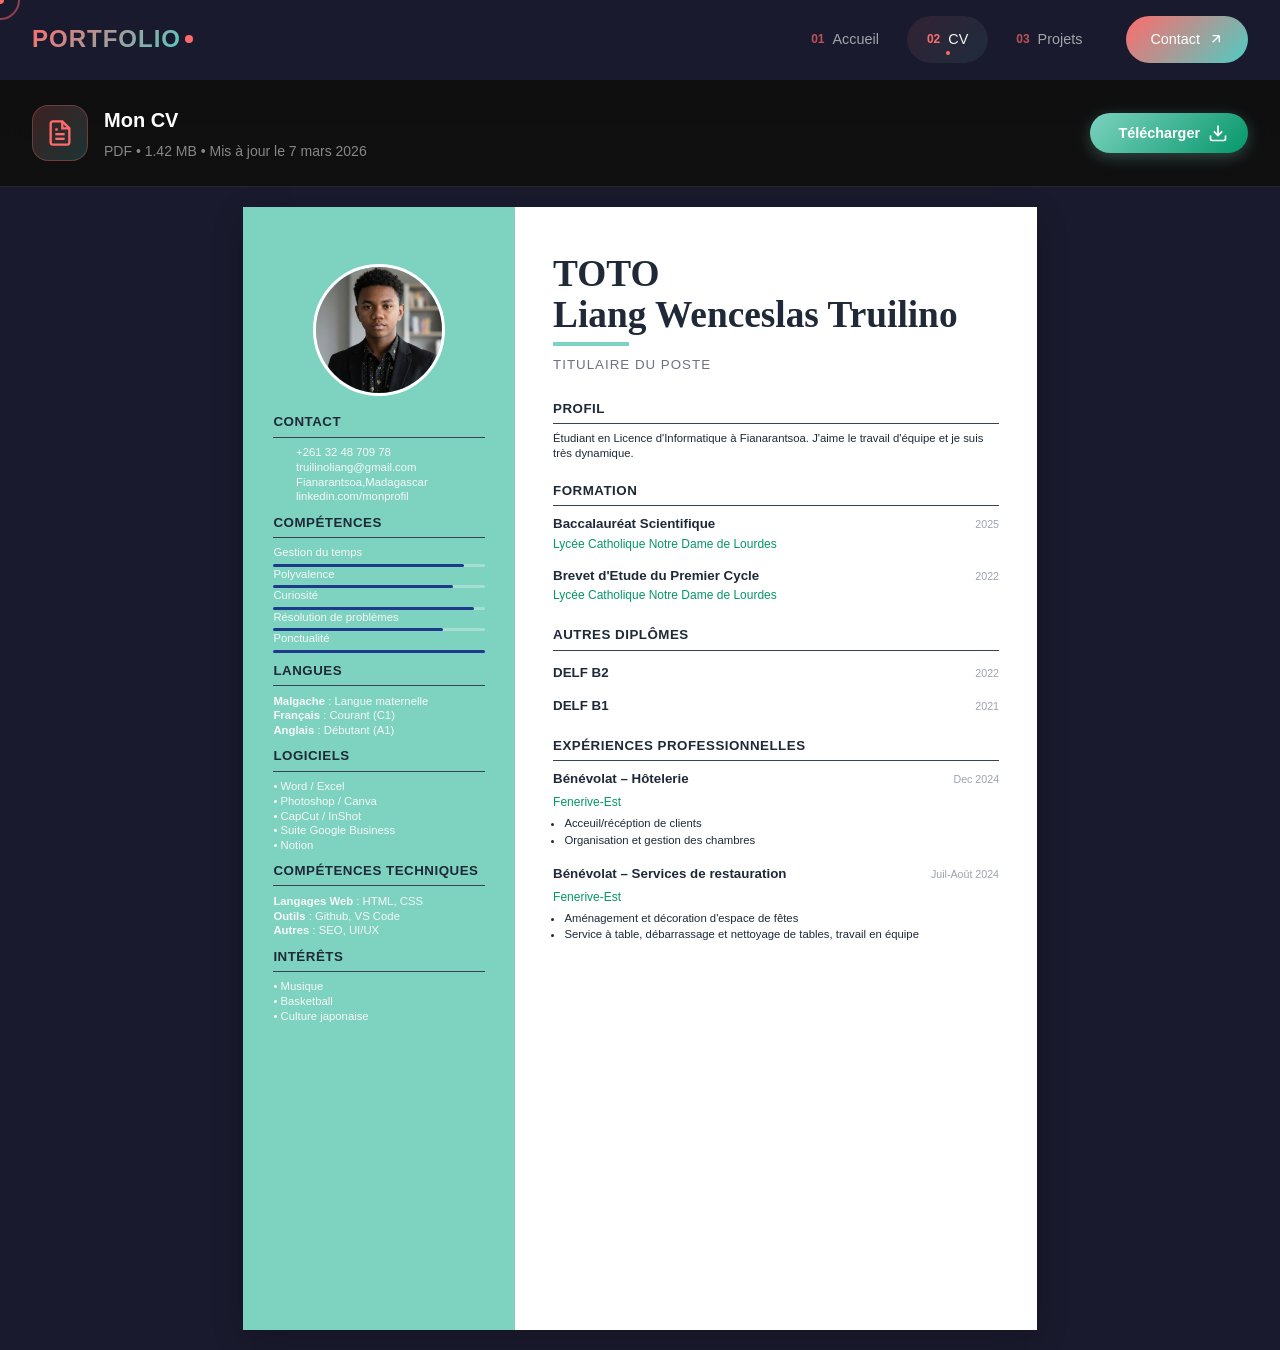
==== index2.html @ 1b90a462 "Add files via upload" ====
<!DOCTYPE html>
<html lang="en">
<head>
    <meta charset="UTF-8">
    <meta name="viewport" content="width=device-width, initial-scale=1.0">
    <title>Curiculum Vitae</title>
    <link rel="stylesheet" href="./css/styles2.css">
    <link rel="stylesheet" href="./css/navigation.css">
    <link rel="stylesheet" href="./css/download-cv.css">
    <link rel="shortcut icon" href="./images/logoportfolio.jpg">
</head>
<body class="page-cv">

    <!-- Navigation sera injectée ici -->
    <div class="no-print" id="nav-container"></div>

    <!-- Custom Cursor -->
    <div class="cursor-dot no-print" id="cursorDot"></div>
    <div class="cursor-outline no-print" id="cursorOutline"></div>

    <div class="no-print" id="download-container"></div>
    
    <!-- Contenu principal de votre CV -->
    <main class="cv-main" style="margin-top: 20px;"> <!-- Ajuster selon la hauteur combinée nav + download -->

        <div id="CV" class="a4-page">
            <div style="display: flex; height: 100%;">
                <!-- Sidebar -->
                <div class="sidebar" style="width: 72mm;">
                    <!-- Photo -->
                    <div style="width: 35mm; height: 35mm; margin: 0 auto 4mm; border-radius: 50%; overflow: hidden; border: 3px solid white; background: #f3f4f6;">
                        <img src="./images/PDP.png" style="width: 100%; height: 100%; object-fit: cover;" alt="Photo">
                    </div>

                    <!-- Contact -->
                    <div class="section">
                        <div class="section-title">Contact</div>
                        <div class="text-xs-custom text-gray-800 space-y-1mm">
                            <div style="display: flex; align-items: center; gap: 2mm;">
                                <i class="fas fa-phone" style="font-size: 8pt; width: 4mm;"></i>
                                <span>+261 32 48 709 78 </span>
                            </div>
                            <div style="display: flex; align-items: center; gap: 2mm;">
                                <i class="fas fa-envelope" style="font-size: 8pt; width: 4mm;"></i>
                                <span>truilinoliang@gmail.com</span>
                            </div>
                            <div style="display: flex; align-items: center; gap: 2mm;">
                                <i class="fas fa-map-marker-alt" style="font-size: 8pt; width: 4mm;"></i>
                                <span>Fianarantsoa,Madagascar</span>
                            </div>
                            <div style="display: flex; align-items: center; gap: 2mm;">
                                <i class="fab fa-linkedin" style="font-size: 8pt; width: 4mm;"></i>
                                <span>linkedin.com/monprofil</span>
                            </div>
                        </div>
                    </div>

                    <!-- Compétences -->
                    <div class="section">
                        <div class="section-title">Compétences</div>
                        <div class="space-y-2mm text-xs-custom">
                            <div>
                                <div style="display: flex; justify-content: space-between;">
                                    <span>Gestion du temps</span>
                                </div>
                                <div class="skill-bar-v"><div class="skill-fill-v" style="width: 90%;"></div></div>
                            </div>
                            <div>
                                <div style="display: flex; justify-content: space-between;">
                                    <span>Polyvalence</span>
                                </div>
                                <div class="skill-bar-v"><div class="skill-fill-v" style="width: 85%;"></div></div>
                            </div>
                            <div>
                                <div style="display: flex; justify-content: space-between;">
                                    <span>Curiosité</span>
                                </div>
                                <div class="skill-bar-v"><div class="skill-fill-v" style="width: 95%;"></div></div>
                            </div>
                            <div>
                                <div style="display: flex; justify-content: space-between;">
                                    <span>Résolution de problèmes</span>
                                </div>
                                <div class="skill-bar-v"><div class="skill-fill-v" style="width: 80%;"></div></div>
                            </div>
                            <div>
                                <div style="display: flex; justify-content: space-between;">
                                    <span>Ponctualité</span>
                                </div>
                                <div class="skill-bar-v"><div class="skill-fill-v" style="width: 100%;"></div></div>
                            </div>
                        </div>
                    </div>

                    <!-- Langues -->
                    <div class="section">
                        <div class="section-title">Langues</div>
                        <div class="text-xs-custom space-y-1mm">
                            <div><strong>Malgache</strong> : Langue maternelle</div>
                            <div><strong>Français</strong> : Courant (C1)</div>
                            <div><strong>Anglais</strong> : Débutant (A1)</div>
                        </div>
                    </div>

                    <!-- Logiciels -->
                    <div class="section">
                        <div class="section-title">Logiciels</div>
                        <div class="text-xs-custom space-y-1mm">
                            <div>• Word / Excel</div>
                            <div>• Photoshop / Canva</div>
                            <div>• CapCut / InShot</div>
                            <div>• Suite Google Business</div>
                            <div>• Notion</div>
                        </div>
                    </div>

                    <!-- compétencs techniques -->
                    <div class="section">
                        <div class="section-title">Compétences techniques</div>
                        <div class="text-xs-custom space-y-1mm">
                            <div><strong>Langages Web</strong> : HTML, CSS</div>
                            <div><strong>Outils</strong> : Github, VS Code</div>
                            <div><strong>Autres</strong> : SEO, UI/UX</div>
                        </div>
                    </div>

                    <!-- Intérêts -->
                    <div class="section">
                        <div class="section-title">Intérêts</div>
                        <div class="text-xs-custom space-y-1mm">
                            <div>• Musique</div>
                            <div>• Basketball</div>
                            <div>• Culture japonaise</div>
                        </div>
                    </div>
                </div>

                <!-- Contenu Principal -->
                <div style="width: 138mm; padding: 12mm 10mm;">
                    <!-- Header -->
                    <div style="margin-bottom: 6mm;">
                        <h1 class="name">TOTO <br>Liang Wenceslas Truilino</h1>
                        <div style="width: 20mm; height: 1mm; background: #7dd3c0; margin-bottom: 2mm;"></div>
                        <div style="font-size: 10pt; color: #6b7280; text-transform: uppercase; letter-spacing: 1px;">Titulaire du poste</div>
                    </div>

                    <!-- Profil -->
                    <div style="margin-bottom: 5mm;">
                        <div class="section-title">Profil</div>
                        <p class="text-xs-custom text-gray-700 text-justify leading-snug-custom" style="color: #1f2937;">
                            Étudiant en Licence d'Informatique à Fianarantsoa. J'aime le travail d'équipe et je suis très dynamique.
                        </p>
                    </div>

                    <!-- Formation -->
                    <div style="margin-bottom: 5mm;">
                        <div class="section-title">Formation</div>

                        <div style="margin-bottom: 3mm;">
                            <div style="display: flex; justify-content: space-between; align-items: baseline;">
                                <div style="font-weight: 600; font-size: 10pt; color: #1f2937;">Baccalauréat Scientifique</div>
                                <div style="font-size: 8pt; color: #9ca3af;">2025</div>
                            </div>
                            <div style="font-size: 9pt; color: #059669; font-weight: 500; margin-bottom: 1mm;">Lycée Catholique Notre Dame de Lourdes</div>
                        </div>

                        <div style="margin-bottom: 3mm;">
                            <div style="display: flex; justify-content: space-between; align-items: baseline;">
                                <div style="font-weight: 600; font-size: 10pt; color: #1f2937;">Brevet d'Etude du Premier Cycle</div>
                                <div style="font-size: 8pt; color: #9ca3af;">2022</div>
                            </div>
                            <div style="font-size: 9pt; color: #059669; font-weight: 500; margin-bottom: 1mm;">Lycée Catholique Notre Dame de Lourdes</div>
                        </div>
                    </div>

                    <!-- Autres diplomes -->
                    <div style="margin-bottom: 5mm;">
                        <div class="section-title">Autres Diplômes</div>

                        <div style="margin-top: 3mm;">
                            <div style="display: flex; justify-content: space-between; align-items: baseline;">
                                <div style="font-weight: 600; font-size: 10pt; color: #1f2937;">DELF B2</div>
                                <div style="font-size: 8pt; color: #9ca3af;">2022</div>
                            </div>
                        </div>

                        <div style="margin-top: 3mm;">
                            <div style="display: flex; justify-content: space-between; align-items: baseline;">
                                <div style="font-weight: 600; font-size: 10pt; color: #1f2937;">DELF B1</div>
                                <div style="font-size: 8pt; color: #9ca3af;">2021</div>
                            </div>
                        </div>
                    </div>

                    <!-- Expériences -->
                    <div>
                        <div class="section-title">Expériences Professionnelles</div>

                        <div style="margin-bottom: 4mm;">
                            <div style="display: flex; justify-content: space-between; align-items: baseline; margin-bottom: 1mm;">
                                <div style="font-weight: 600; font-size: 10pt; color: #1f2937;">Bénévolat – Hôtelerie</div>
                                <div style="font-size: 8pt; color: #9ca3af;">Dec 2024</div>
                            </div>
                            <div style="font-size: 9pt; color: #059669; font-weight: 500; margin-bottom: 1mm;">Fenerive-Est</div>
                            <ul class="text-xs-custom text-gray-700 leading-snug-custom" style="padding-left: 3mm; list-style: disc; color: #1f2937;">
                                <li style="margin-bottom: 0.5mm;">Acceuil/récéption de clients</li>
                                <li style="margin-bottom: 0.5mm;">Organisation et gestion des chambres</li>
                            </ul>
                        </div>

                        <div>
                            <div style="display: flex; justify-content: space-between; align-items: baseline; margin-bottom: 1mm;">
                                <div style="font-weight: 600; font-size: 10pt; color: #1f2937;">Bénévolat – Services de restauration</div>
                                <div style="font-size: 8pt; color: #9ca3af;">Juil-Août 2024</div>
                            </div>
                            <div style="font-size: 9pt; color: #059669; font-weight: 500; margin-bottom: 1mm;">Fenerive-Est</div>
                            <ul class="text-xs-custom text-gray-700 leading-snug-custom" style="padding-left: 3mm; list-style: disc; color: #1f2937;">
                                <li style="margin-bottom: 0.5mm;">Aménagement et décoration d'espace de fêtes</li>
                                <li>Service à table, débarrassage et nettoyage de tables, travail en équipe</li>
                            </ul>
                        </div>
                    </div>
                </div>
            </div>
        </div>
    </main>


    <script src="./js/script2.js"></script>
    <script src="./js/navigation.js"></script>

</body>
</html>
---- css/styles2.css ----
* {
    margin: 0;
    padding: 0;
    box-sizing: border-box;
}

body {
    font-family: 'Space Grotesk', sans-serif;
    background-color: #1a1a2e;
    color: #f7f7f7;
    overflow-x: hidden;
    line-height: 1.6;
    cursor: none;
}



/* Format A4 strict */
.a4-page {
    width: 210mm;
    height: 297mm;
    background: white;
    margin: 0 auto 20px;
    box-shadow: 0 10px 30px rgba(0,0,0,0.2);
    overflow: hidden;
    position: relative;
}

/* CURSEUR PERSONNALISÉ */
.cursor-dot,
.cursor-outline {
    position: fixed;
    top: 0;
    left: 0;
    transform: translate(-50%, -50%);
    border-radius: 50%;
    z-index: 9999;
    pointer-events: none;
}

.cursor-dot {
    width: 8px;
    height: 8px;
    background-color: #FF6B6B;
}

.cursor-outline {
    width: 40px;
    height: 40px;
    border: 2px solid rgba(255, 107, 107, 0.5);
    transition: width 0.2s, height 0.2s, background-color 0.2s;
}

.cursor-outline.hover {
    width: 60px;
    height: 60px;
    background-color: rgba(255, 107, 107, 0.1);
    border-color: #FF6B6B;
}

.btn-retour {
  display: inline-block;
  padding: 8px 15px;
  background-color: #007bff;
  color: white;
  text-decoration: none;
  border-radius: 5px;
}
.btn-retour:hover {
  background-color: #0056b3;
}


.sidebar {
    background: #7dd3c0;
    height: 100%;
    padding: 15mm 8mm;
}

.name {
    font-family: 'Playfair Display', serif;
    font-size: 28pt;
    line-height: 1.1;
    color: #1f2937;
    margin-bottom: 2mm;
}

.section {
    margin-bottom: 2mm;
}

.section-title {
    font-size: 10pt;
    font-weight: 700;
    text-transform: uppercase;
    letter-spacing: 0.5px;
    border-bottom: 1px solid #374151;
    padding-bottom: 1mm;
    margin-bottom: 2mm;
    color: #1f2937;
}

.skill-bar-v {
    height: 3px;
    background: rgba(255,255,255,0.3);
    border-radius: 2px;
    margin-top: 1mm;
}

.skill-fill-v {
    height: 100%;
    background: #1e3a8a;
    border-radius: 2px;
}

@media print {
    @page {
        size: A4;
        margin: 0;
    }
    
    * {
        -webkit-print-color-adjust: exact !important;
        print-color-adjust: exact !important;
    }
    
    body {
        background: white;
        margin: 0;
        padding: 0;
        height: 297mm; /* Force une seule page */
        overflow: hidden;
    }
    
    .a4-page {
        width: 210mm;
        height: 297mm;
        box-shadow: none;
        margin: 0;
        page-break-after: avoid !important; /* Empêche saut de page */
        page-break-inside: avoid;
        overflow: hidden; /* Coupe le contenu si trop long */
    }
    
    /* Réduire légèrement si nécessaire pour tenir sur une page */
    .a4-page {
        transform: scale(0.98);
        transform-origin: top center;
    }
    
    .no-print {
        display: none !important;
    }
    
    /* Cacher tout overflow */
    main, body, html {
        height: 297mm !important;
        max-height: 297mm !important;
        overflow: hidden !important;
    }
}

.text-xs-custom { font-size: 8.5pt; line-height: 1.3; }
.text-sm-custom { font-size: 9pt; line-height: 1.3; }
.text-base-custom { font-size: 10pt; line-height: 1.3; }

.leading-tight-custom { line-height: 1.2; }
.leading-snug-custom { line-height: 1.3; }

.mb-1mm { margin-bottom: 1mm; }
.mb-2mm { margin-bottom: 2mm; }
.mb-3mm { margin-bottom: 3mm; }

.gap-1mm { gap: 1mm; }
.gap-2mm { gap: 2mm; }
/* HEADER STYLES - Barre avec boutons à gauche */
header {
    background: linear-gradient(135deg, #1a1a2e 0%, #16213e 100%);
    padding: 15px 0;
    position: sticky;
    top: 0;
    z-index: 1000;
    box-shadow: 0 4px 20px rgba(0, 0, 0, 0.3);
    border-bottom: 1px solid rgba(125, 211, 192, 0.3);
}

header .container {
    max-width: 1200px;
    margin: 0 auto;
    padding: 0 20px;
    display: flex;
    justify-content: flex-start; /* Aligne tout à gauche */
    align-items: center;
    gap: 20px;
}

/* Logo à gauche */
.nav-logo {
    font-size: 1.2rem;
    font-weight: 700;
    color: #7dd3c0;
    text-decoration: none;
    letter-spacing: 1px;
    transition: color 0.3s ease;
}

.nav-logo:hover {
    color: #fff;
}

/* Bouton Imprimer */
.print-btn {
    background: linear-gradient(135deg, #7dd3c0 0%, #059669 100%);
    color: white;
    border: none;
    padding: 10px 20px;
    border-radius: 25px;
    font-size: 0.9rem;
    font-weight: 600;
    cursor: pointer;
    display: flex;
    align-items: center;
    gap: 8px;
    transition: all 0.3s ease;
    box-shadow: 0 4px 15px rgba(125, 211, 192, 0.3);
}

.print-btn:hover {
    transform: translateY(-2px);
    box-shadow: 0 6px 20px rgba(125, 211, 192, 0.4);
}

.print-btn i {
    font-size: 0.9rem;
}

/* Bouton Retour */
.btn-retour {
    background: transparent;
    color: #7dd3c0;
    border: 2px solid #7dd3c0;
    padding: 8px 18px;
    border-radius: 25px;
    font-size: 0.9rem;
    font-weight: 600;
    text-decoration: none;
    transition: all 0.3s ease;
}

.btn-retour:hover {
    background: #7dd3c0;
    color: #1a1a2e;
    transform: translateY(-2px);
}

/* Responsive */
@media (max-width: 600px) {
    header .container {
        flex-wrap: wrap;
        gap: 10px;
    }

    .nav-logo {
        font-size: 1rem;
    }

    .print-btn, .btn-retour {
        padding: 8px 15px;
        font-size: 0.8rem;
    }
}
---- css/navigation.css ----
/* ============================================
   NAVIGATION MODERNE - TLWT Portfolio
   ============================================ */

/* Variables */
:root {
    --nav-height: 80px;
    --nav-bg: rgba(10, 10, 10, 0.95);
    --nav-bg-scrolled: rgba(10, 10, 10, 0.98);
    --nav-text: #ffffff;
    --nav-text-muted: rgba(255, 255, 255, 0.6);
    --nav-accent: #FF6B6B;
    --nav-accent-secondary: #4ECDC4;
    --nav-transition: all 0.3s cubic-bezier(0.4, 0, 0.2, 1);
    --nav-blur: blur(20px);
}

/* Navigation Container */
.main-nav {
    position: fixed;
    top: 0;
    left: 0;
    right: 0;
    z-index: 1000;
    height: var(--nav-height);
    background: transparent;
    transition: var(--nav-transition);
    border-bottom: 1px solid transparent;
}

.main-nav.scrolled {
    background: var(--nav-bg-scrolled);
    backdrop-filter: var(--nav-blur);
    -webkit-backdrop-filter: var(--nav-blur);
    border-bottom: 1px solid rgba(255, 255, 255, 0.1);
    height: 70px;
}

.nav-container {
    max-width: 1400px;
    margin: 0 auto;
    padding: 0 2rem;
    height: 100%;
    display: flex;
    align-items: center;
    justify-content: space-between;
}

/* Logo */
.nav-logo {
    display: flex;
    align-items: center;
    gap: 0.25rem;
    text-decoration: none;
    font-family: 'Space Grotesk', sans-serif;
    font-weight: 700;
    font-size: 1.5rem;
    color: var(--nav-text);
    position: relative;
    z-index: 1001;
}

.logo-text {
    background: linear-gradient(135deg, var(--nav-accent), var(--nav-accent-secondary));
    -webkit-background-clip: text;
    -webkit-text-fill-color: transparent;
    background-clip: text;
}

.logo-dot {
    width: 8px;
    height: 8px;
    background: var(--nav-accent);
    border-radius: 50%;
    animation: pulse 2s infinite;
}

@keyframes pulse {
    0%, 100% { transform: scale(1); opacity: 1; }
    50% { transform: scale(1.2); opacity: 0.8; }
}

/* Desktop Menu */
.nav-menu {
    display: flex;
    align-items: center;
    gap: 0.5rem;
    list-style: none;
    margin: 0;
    padding: 0;
}

.nav-item {
    position: relative;
}

.nav-link {
    display: flex;
    align-items: center;
    gap: 0.5rem;
    padding: 0.75rem 1.25rem;
    text-decoration: none;
    color: var(--nav-text-muted);
    font-family: 'Inter', sans-serif;
    font-size: 0.9rem;
    font-weight: 500;
    border-radius: 50px;
    transition: var(--nav-transition);
    position: relative;
    overflow: hidden;
}

.nav-link::before {
    content: '';
    position: absolute;
    inset: 0;
    background: linear-gradient(135deg, rgba(255, 107, 107, 0.1), rgba(78, 205, 196, 0.1));
    border-radius: 50px;
    opacity: 0;
    transition: var(--nav-transition);
    transform: scale(0.8);
}

.nav-link:hover::before,
.nav-link.active::before {
    opacity: 1;
    transform: scale(1);
}

.nav-link:hover,
.nav-link.active {
    color: var(--nav-text);
}

.nav-number {
    font-size: 0.75rem;
    font-weight: 600;
    color: var(--nav-accent);
    opacity: 0.7;
    transition: var(--nav-transition);
}

.nav-link:hover .nav-number,
.nav-link.active .nav-number {
    opacity: 1;
}

/* CTA Button */
.nav-cta {
    background: linear-gradient(135deg, var(--nav-accent), var(--nav-accent-secondary));
    color: white !important;
    margin-left: 1rem;
    padding: 0.75rem 1.5rem !important;
}

.nav-cta::before {
    display: none;
}

.nav-cta:hover {
    transform: translateY(-2px);
    box-shadow: 0 10px 30px rgba(255, 107, 107, 0.3);
}

.nav-arrow {
    transition: transform 0.3s ease;
}

.nav-cta:hover .nav-arrow {
    transform: translate(3px, -3px);
}

/* Mobile Toggle */
.nav-toggle {
    display: none;
    flex-direction: column;
    justify-content: center;
    align-items: center;
    width: 48px;
    height: 48px;
    background: transparent;
    border: none;
    cursor: pointer;
    z-index: 1001;
    position: relative;
}

.hamburger {
    width: 24px;
    height: 2px;
    background: var(--nav-text);
    position: relative;
    transition: var(--nav-transition);
}

.hamburger::before,
.hamburger::after {
    content: '';
    position: absolute;
    width: 24px;
    height: 2px;
    background: var(--nav-text);
    transition: var(--nav-transition);
}

.hamburger::before {
    top: -8px;
}

.hamburger::after {
    top: 8px;
}

/* Hamburger Animation */
.nav-toggle.active .hamburger {
    background: transparent;
}

.nav-toggle.active .hamburger::before {
    top: 0;
    transform: rotate(45deg);
}

.nav-toggle.active .hamburger::after {
    top: 0;
    transform: rotate(-45deg);
}

/* Mobile Menu */
.nav-overlay {
    position: fixed;
    inset: 0;
    background: rgba(0, 0, 0, 0.8);
    backdrop-filter: blur(10px);
    opacity: 0;
    visibility: hidden;
    transition: var(--nav-transition);
    z-index: 998;
}

.nav-overlay.active {
    opacity: 1;
    visibility: visible;
}

.nav-mobile {
    position: fixed;
    top: 0;
    right: -100%;
    width: 100%;
    max-width: 400px;
    height: 100vh;
    background: var(--nav-bg-scrolled);
    backdrop-filter: var(--nav-blur);
    z-index: 999;
    transition: right 0.4s cubic-bezier(0.4, 0, 0.2, 1);
    border-left: 1px solid rgba(255, 255, 255, 0.1);
}

.nav-mobile.active {
    right: 0;
}

.nav-mobile-content {
    padding: 100px 2rem 2rem;
    height: 100%;
    display: flex;
    flex-direction: column;
    justify-content: space-between;
}

.nav-mobile-menu {
    list-style: none;
    padding: 0;
    margin: 0;
    display: flex;
    flex-direction: column;
    gap: 1rem;
}

.nav-mobile-link {
    display: flex;
    align-items: baseline;
    gap: 1rem;
    padding: 1rem 0;
    text-decoration: none;
    color: var(--nav-text-muted);
    font-family: 'Inter', sans-serif;
    font-size: 2rem;
    font-weight: 600;
    border-bottom: 1px solid rgba(255, 255, 255, 0.1);
    transition: var(--nav-transition);
}

.nav-mobile-link:hover,
.nav-mobile-link.active {
    color: var(--nav-text);
    padding-left: 1rem;
    border-color: var(--nav-accent);
}

.nav-mobile-number {
    font-size: 0.875rem;
    color: var(--nav-accent);
    font-weight: 500;
}

.nav-mobile-cta {
    background: linear-gradient(135deg, var(--nav-accent), var(--nav-accent-secondary));
    -webkit-background-clip: text;
    -webkit-text-fill-color: transparent;
    background-clip: text;
    border: none;
    margin-top: 1rem;
}

.nav-mobile-social {
    display: flex;
    gap: 1rem;
    padding-top: 2rem;
    border-top: 1px solid rgba(255, 255, 255, 0.1);
}

.social-icon {
    width: 44px;
    height: 44px;
    display: flex;
    align-items: center;
    justify-content: center;
    border-radius: 50%;
    background: rgba(255, 255, 255, 0.05);
    color: var(--nav-text-muted);
    transition: var(--nav-transition);
}

.social-icon:hover {
    background: var(--nav-accent);
    color: white;
    transform: translateY(-3px);
}

.social-icon svg {
    width: 20px;
    height: 20px;
}

/* Responsive */
@media (max-width: 768px) {
    .nav-menu {
        display: none;
    }

    .nav-toggle {
        display: flex;
    }

    .nav-container {
        padding: 0 1rem;
    }

    .main-nav.scrolled {
        height: 60px;
    }
}

/* Animation d'entrée */
@keyframes slideDown {
    from {
        transform: translateY(-100%);
        opacity: 0;
    }
    to {
        transform: translateY(0);
        opacity: 1;
    }
}

.main-nav {
    animation: slideDown 0.6s ease-out;
}

/* Indicateur de page active */
.nav-link.active::after {
    content: '';
    position: absolute;
    bottom: 0.5rem;
    left: 50%;
    transform: translateX(-50%);
    width: 4px;
    height: 4px;
    background: var(--nav-accent);
    border-radius: 50%;
}
---- css/download-cv.css ----
/* ============================================
   DOWNLOAD CV - VERSION STICKY CORRIGÉE
   ============================================ */

.download-section {
    position: relative; /* Changé de sticky à relative */
    z-index: 100; /* Inférieur à la nav (1000) mais supérieur au contenu */
    background: linear-gradient(180deg, 
        rgba(15, 15, 15, 0.98) 0%, 
        rgba(15, 15, 15, 0.95) 100%);
    backdrop-filter: blur(20px);
    border-bottom: 1px solid rgba(255, 255, 255, 0.1);
    margin-top: 80px; /* Espace pour la nav fixe */
    transition: all 0.3s ease;
}



@keyframes slideDown {
    from {
        transform: translateY(-100%);
        opacity: 0;
    }
    to {
        transform: translateY(0);
        opacity: 1;
    }
}

/* État compact */
.download-section.is-sticky.compact {
    padding: 0.5rem 0;
}

.download-section.is-sticky.compact .download-container {
    padding: 0.75rem 2rem;
}

.download-section.is-sticky.compact .download-icon {
    width: 40px;
    height: 40px;
}

.download-section.is-sticky.compact .download-icon svg {
    width: 20px;
    height: 20px;
}

.download-section.is-sticky.compact .download-title {
    font-size: 1rem;
}

.download-section.is-sticky.compact .download-subtitle {
    opacity: 0;
    height: 0;
    overflow: hidden;
}

.download-container {
    max-width: 1400px;
    margin: 0 auto;
    padding: 1.5rem 2rem;
    display: flex;
    align-items: center;
    justify-content: space-between;
    gap: 2rem;
    transition: all 0.3s ease;
}

/* Partie gauche - Info */
.download-content {
    display: flex;
    align-items: center;
    gap: 1rem;
}

.download-icon {
    width: 56px;
    height: 56px;
    background: linear-gradient(135deg, rgba(255, 107, 107, 0.2), rgba(78, 205, 196, 0.2));
    border: 1px solid rgba(255, 107, 107, 0.3);
    border-radius: 16px;
    display: flex;
    align-items: center;
    justify-content: center;
    color: #FF6B6B;
    transition: all 0.3s ease;
    flex-shrink: 0;
}

.download-icon svg {
    width: 28px;
    height: 28px;
    transition: all 0.3s ease;
}

.download-text {
    display: flex;
    flex-direction: column;
    gap: 0.25rem;
}

.download-title {
    font-family: 'Space Grotesk', sans-serif;
    font-size: 1.25rem;
    font-weight: 700;
    color: #ffffff;
    margin: 0;
    transition: all 0.3s ease;
}

.download-subtitle {
    font-family: 'Inter', sans-serif;
    font-size: 0.875rem;
    color: rgba(255, 255, 255, 0.5);
    margin: 0;
    transition: all 0.3s ease;
}

/* Bouton de téléchargement */
.download-btn {
    display: inline-flex;
    align-items: center;
    gap: 0.75rem;
    padding: 1rem 2rem;
    background: linear-gradient(135deg, #FF6B6B, #4ECDC4);
    border: none;
    border-radius: 50px;
    color: white;
    font-family: 'Inter', sans-serif;
    font-size: 0.95rem;
    font-weight: 600;
    text-decoration: none;
    cursor: pointer;
    transition: all 0.3s ease;
    box-shadow: 0 4px 20px rgba(255, 107, 107, 0.3);
    white-space: nowrap;
    position: relative;
    overflow: hidden;
}

.download-btn:hover {
    transform: translateY(-2px);
    box-shadow: 0 8px 30px rgba(255, 107, 107, 0.4);
}

.download-btn:active {
    transform: translateY(0);
}

.btn-icon {
    display: flex;
    align-items: center;
    justify-content: center;
    transition: transform 0.3s ease;
}

.download-btn:hover .btn-icon {
    transform: translateY(3px);
}

/* Animation au clic */
.download-btn.downloading {
    pointer-events: none;
}

.download-btn.downloading .btn-text {
    opacity: 0;
}

.download-btn.downloading::after {
    content: '';
    position: absolute;
    width: 20px;
    height: 20px;
    border: 2px solid transparent;
    border-top-color: white;
    border-radius: 50%;
    animation: spin 0.8s linear infinite;
}

@keyframes spin {
    to { transform: rotate(360deg); }
}

/* Barre de progression */
.download-btn::before {
    content: '';
    position: absolute;
    bottom: 0;
    left: 0;
    height: 3px;
    background: rgba(255, 255, 255, 0.5);
    width: 0%;
    transition: width 0.1s linear;
}

.download-btn.downloading::before {
    animation: progress 2s ease-out forwards;
}

@keyframes progress {
    0% { width: 0%; }
    100% { width: 100%; }
}

/* Toast de confirmation */
.download-toast {
    position: fixed;
    bottom: 2rem;
    right: 2rem;
    display: flex;
    align-items: center;
    gap: 0.75rem;
    padding: 1rem 1.5rem;
    background: rgba(78, 205, 196, 0.95);
    backdrop-filter: blur(10px);
    border-radius: 12px;
    box-shadow: 0 10px 40px rgba(78, 205, 196, 0.3);
    transform: translateX(150%);
    transition: transform 0.4s cubic-bezier(0.68, -0.55, 0.265, 1.55);
    z-index: 10000;
}

.download-toast.show {
    transform: translateX(0);
}

.toast-icon {
    width: 28px;
    height: 28px;
    background: white;
    color: #4ECDC4;
    border-radius: 50%;
    display: flex;
    align-items: center;
    justify-content: center;
    font-weight: bold;
    font-size: 0.875rem;
}

.toast-message {
    font-family: 'Inter', sans-serif;
    font-weight: 600;
    color: white;
    font-size: 0.95rem;
}

/* Responsive */
@media (max-width: 768px) {
    .download-section {
        margin-top: 60px;
    }
    
    .download-section.is-sticky {
        top: 60px;
    }
    
    .download-container {
        padding: 1rem;
        gap: 1rem;
    }
    
    .download-icon {
        width: 44px;
        height: 44px;
    }
    
    .download-icon svg {
        width: 22px;
        height: 22px;
    }
    
    .download-title {
        font-size: 1rem;
    }
    
    .download-subtitle {
        font-size: 0.75rem;
    }
    
    .download-btn {
        padding: 0.75rem 1.25rem;
        font-size: 0.875rem;
    }
    
    .download-toast {
        left: 1rem;
        right: 1rem;
        bottom: 1rem;
        justify-content: center;
    }
}

@media (max-width: 480px) {
    .download-content {
        gap: 0.75rem;
    }
    
    .download-subtitle {
        display: none;
    }
    
    .btn-text {
        display: none;
    }
    
    .download-btn::after {
        content: 'CV';
        font-size: 0.875rem;
        font-weight: 600;
    }
}
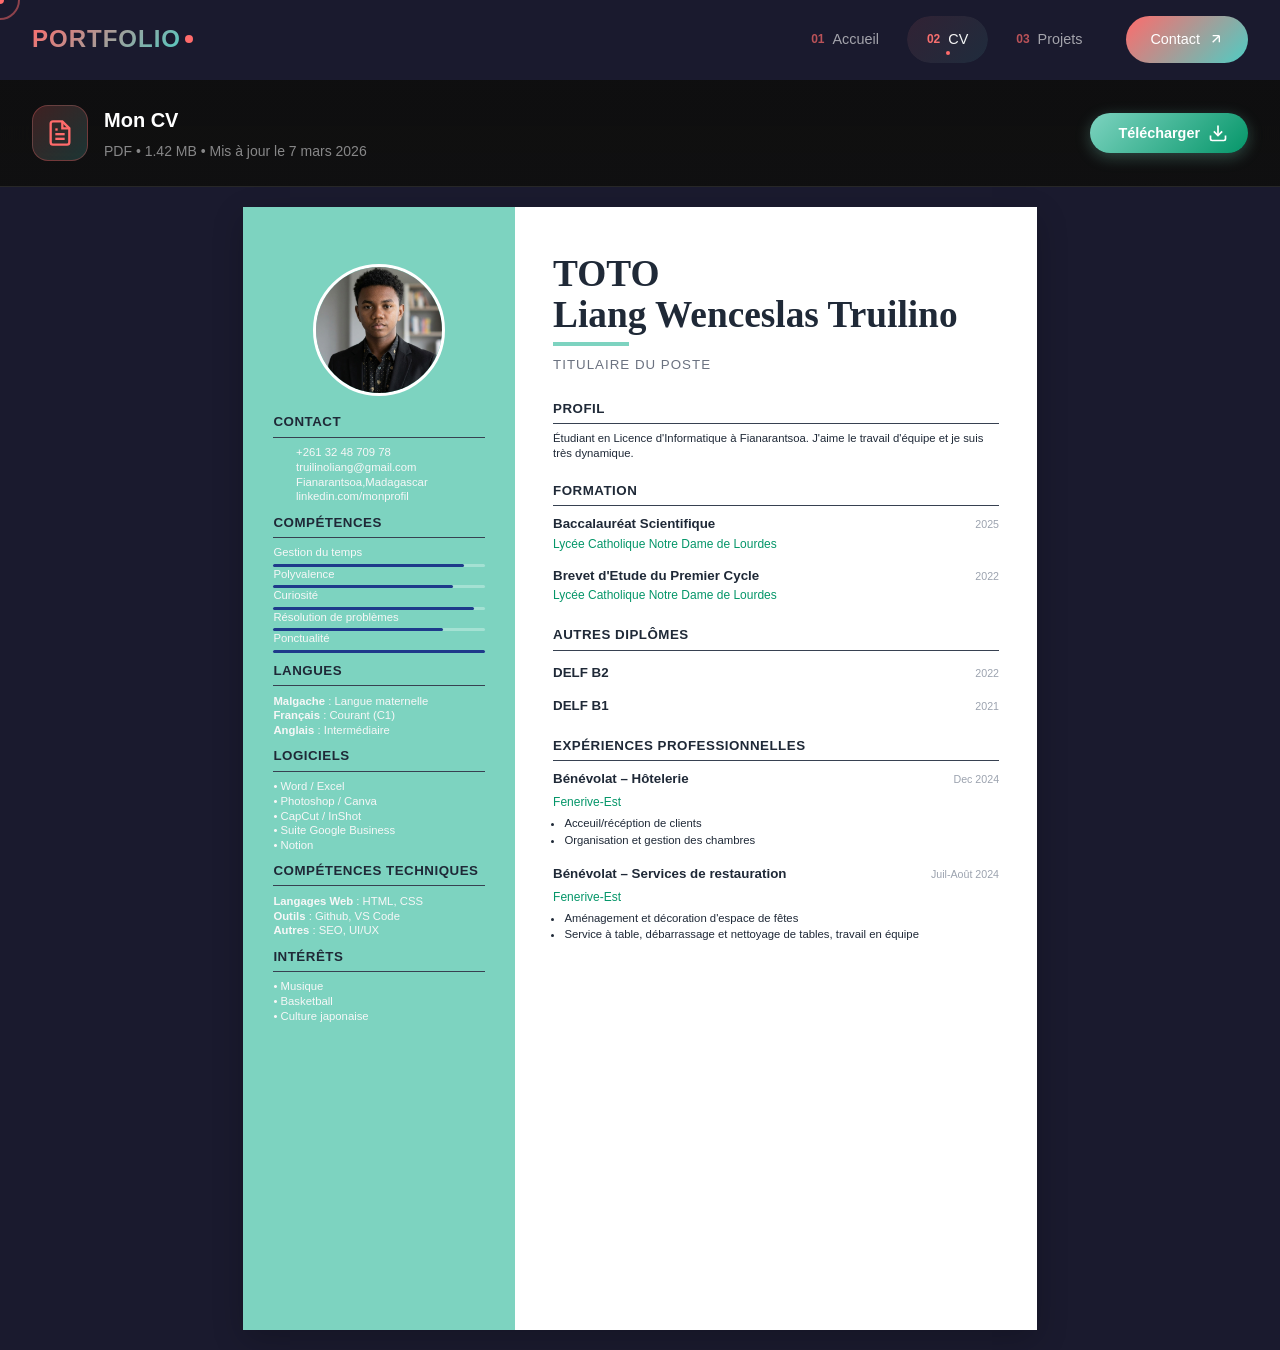
==== commit 6766d0de: "Fix HTML formatting and update content" ====
--- a/index2.html
+++ b/index2.html
@@ -98,7 +98,7 @@
                         <div class="text-xs-custom space-y-1mm">
                             <div><strong>Malgache</strong> : Langue maternelle</div>
                             <div><strong>Français</strong> : Courant (C1)</div>
-                            <div><strong>Anglais</strong> : Débutant (A1)</div>
+                            <div><strong>Anglais</strong> : Intermédiaire </div>
                         </div>
                     </div>
 
@@ -230,4 +230,5 @@
     <script src="./js/navigation.js"></script>
 
 </body>
-</html>+
+</html>
